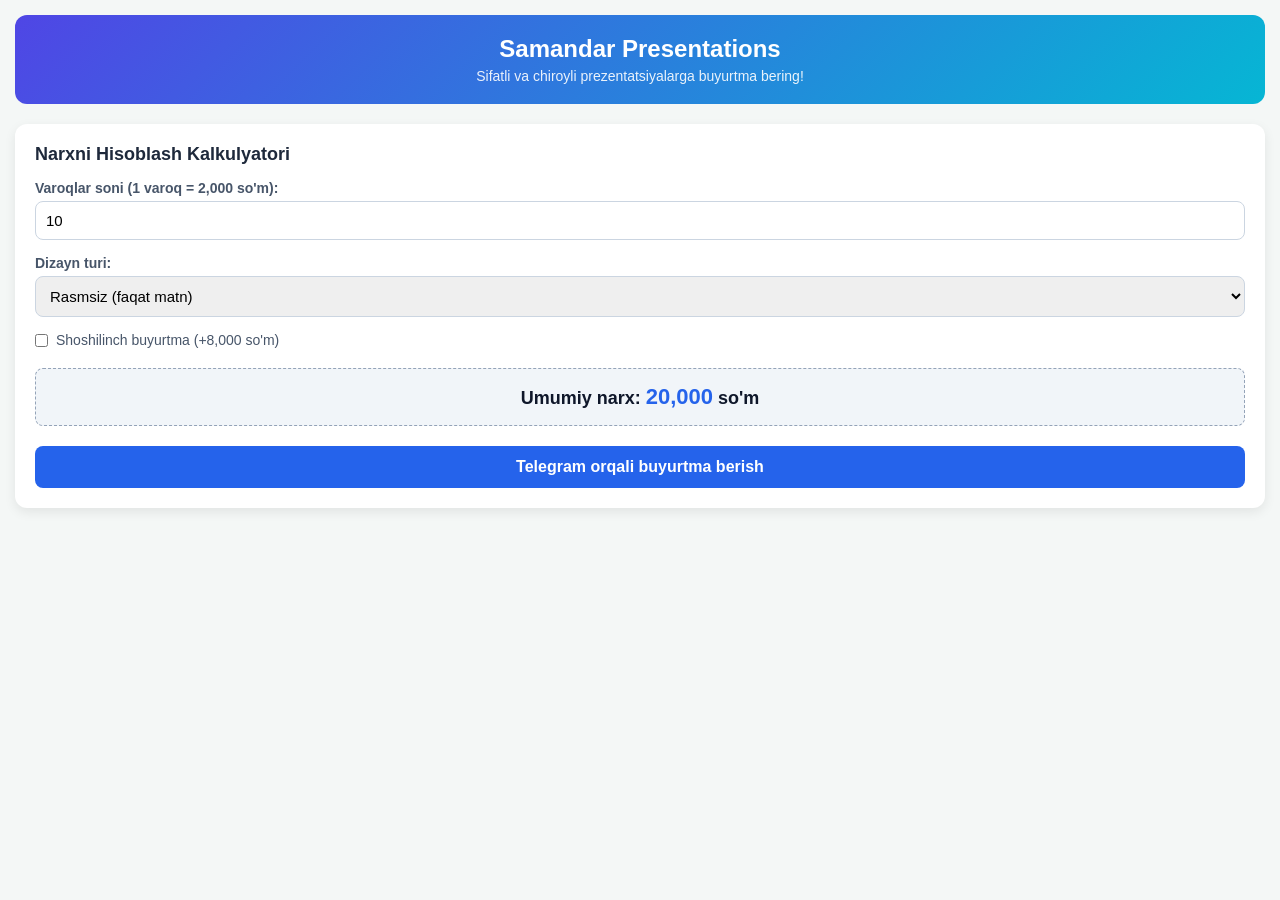
==== Samandar-presentations/index.html @ c46a5b94 "v1" ====
<!DOCTYPE html>
<html lang="uz">
<head>
  <meta charset="UTF-8">
  <meta name="viewport" content="width=device-width, initial-scale=1.0">
  <title>Samandar Presentations</title>
  <link rel="stylesheet" href="style.css">
</head>
<body>

  <header>
    <h1>Samandar Presentations</h1>
    <p>Sifatli va chiroyli prezentatsiyalarga buyurtma bering!</p>
  </header>

  <main class="container">
    <h2>Narxni Hisoblash Kalkulyatori</h2>

    <!-- Varoqlar soni -->
    <div class="form-group">
      <label for="slides">Varoqlar soni (1 varoq = 2,000 so'm):</label>
      <input type="number" id="slides" value="10" min="1" oninput="calculatePrice()">
    </div>

    <!-- Dizayn turi -->
    <div class="form-group">
      <label for="design">Dizayn turi:</label>
      <select id="design" onchange="calculatePrice()">
        <option value="0">Rasmsiz (faqat matn)</option>
        <option value="1000">Rasmli (+1,000 so'm/varoq)</option>
      </select>
    </div>

    <!-- Shoshilinch xizmat -->
    <div class="form-group checkbox-group">
      <label>
        <input type="checkbox" id="urgent" onchange="calculatePrice()"> Shoshilinch buyurtma (+8,000 so'm)
      </label>
    </div>

    <!-- Umumiy narx -->
    <div class="price-box">
      <h3>Umumiy narx: <span id="total-price">20,000</span> so'm</h3>
      <p id="max-note" style="color: #e11d48; font-size: 12px; margin-top: 5px; display: none;">
        *Maksimal narx 50,000 so'm qilib belgilandi!
      </p>
    </div>

    <!-- Buyurtma berish tugmasi -->
    <button class="btn" onclick="sendOrder()">Telegram orqali buyurtma berish</button>
  </main>

  <script src="script.js"></script>
</body>
</html>
---- Samandar-presentations/style.css ----
* {
  box-sizing: border-box;
  margin: 0;
  padding: 0;
  font-family: 'Segoe UI', Tahoma, Geneva, Verdana, sans-serif;
}

body {
  background-color: #f4f7f6;
  color: #333;
  padding: 15px;
}

header {
  text-align: center;
  padding: 20px 10px;
  background: linear-gradient(135deg, #4f46e5, #06b6d4);
  color: white;
  border-radius: 12px;
  margin-bottom: 20px;
}

header h1 {
  font-size: 24px;
  margin-bottom: 5px;
}

header p {
  font-size: 14px;
  opacity: 0.9;
}

.container {
  background: white;
  padding: 20px;
  border-radius: 12px;
  box-shadow: 0 4px 12px rgba(0,0,0,0.08);
}

.container h2 {
  font-size: 18px;
  margin-bottom: 15px;
  color: #1e293b;
}

.form-group {
  margin-bottom: 15px;
}

.form-group label {
  display: block;
  font-size: 14px;
  font-weight: 600;
  margin-bottom: 5px;
  color: #475569;
}

.form-group input[type="number"],
.form-group select {
  width: 100%;
  padding: 10px;
  font-size: 15px;
  border: 1px solid #cbd5e1;
  border-radius: 8px;
  outline: none;
}

.checkbox-group label {
  display: flex;
  align-items: center;
  gap: 8px;
  font-weight: normal;
  cursor: pointer;
}

.price-box {
  background: #f1f5f9;
  padding: 15px;
  border-radius: 8px;
  text-align: center;
  margin: 20px 0;
  border: 1px dashed #94a3b8;
}

.price-box h3 {
  color: #0f172a;
  font-size: 18px;
}

#total-price {
  color: #2563eb;
  font-size: 22px;
}

.btn {
  width: 100%;
  background: #2563eb;
  color: white;
  border: none;
  padding: 12px;
  font-size: 16px;
  font-weight: bold;
  border-radius: 8px;
  cursor: pointer;
  transition: 0.3s;
}

.btn:active {
  background: #1d4ed8;
}
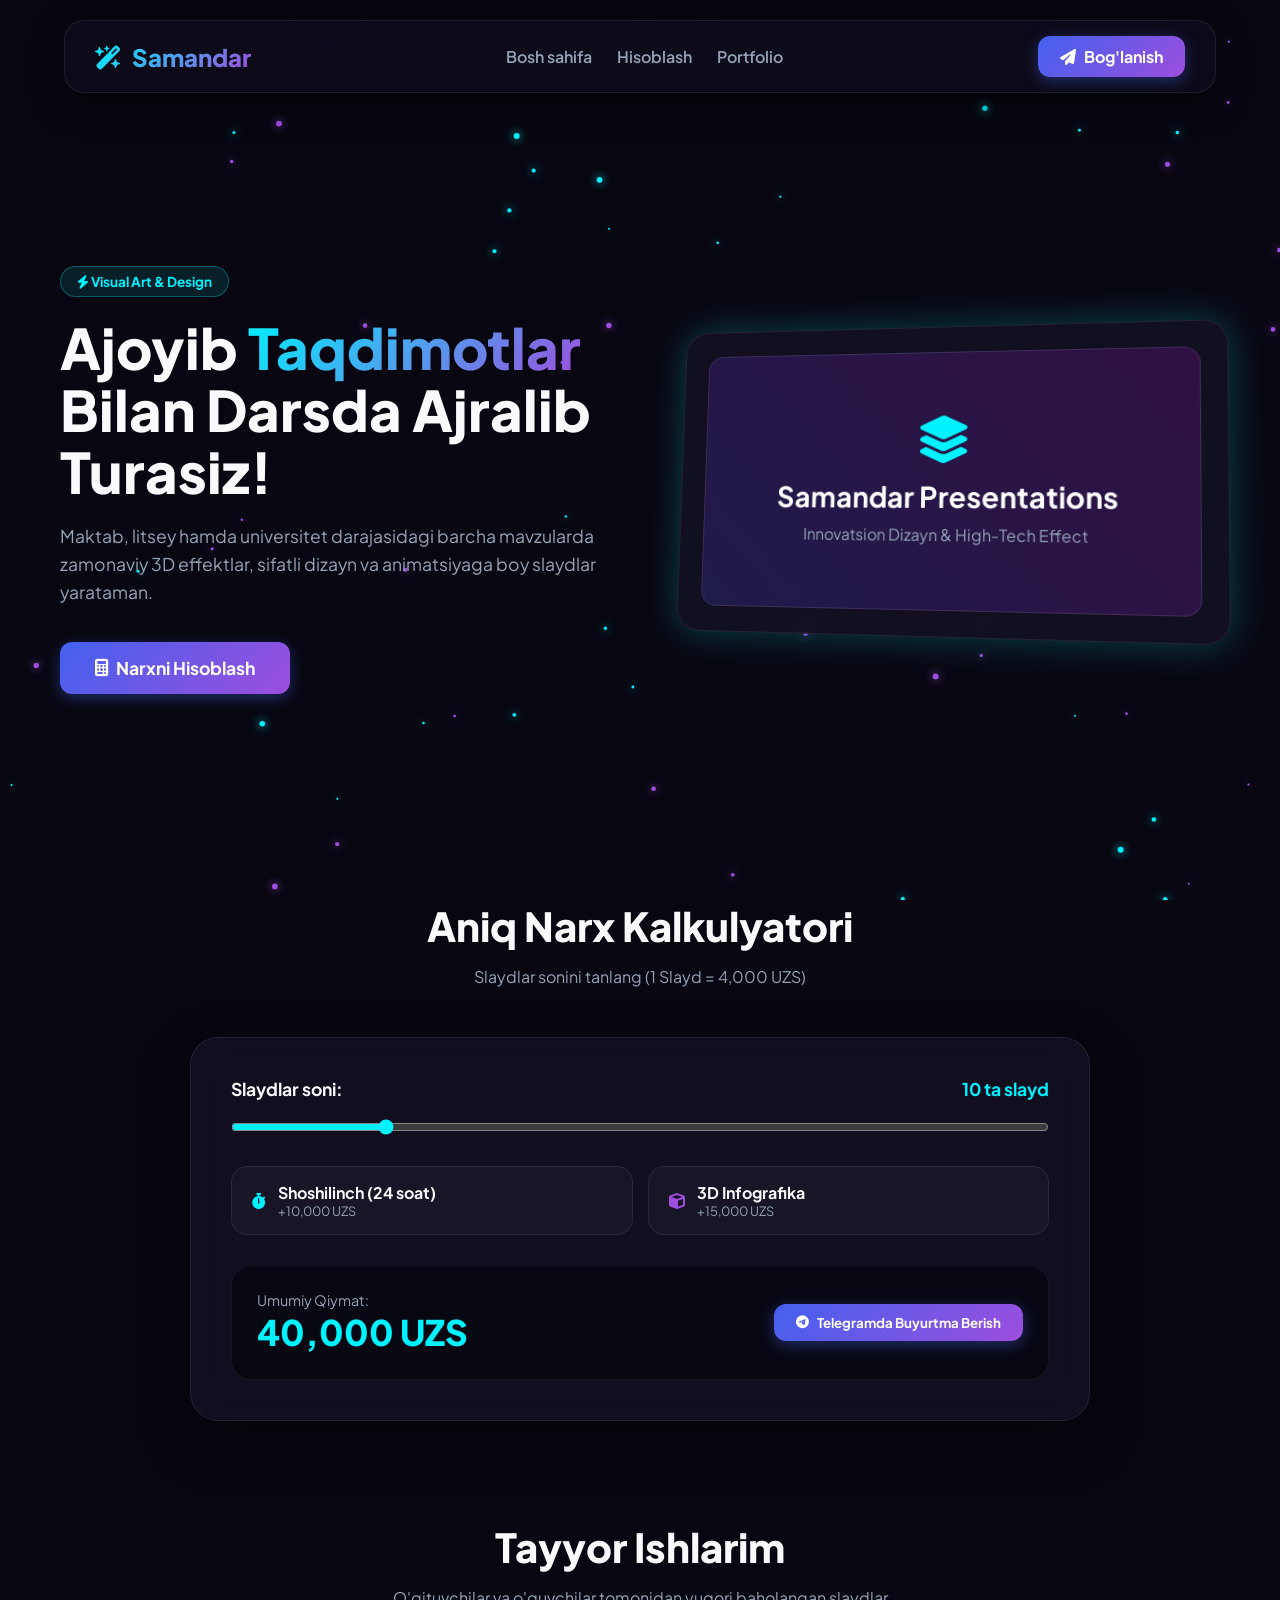
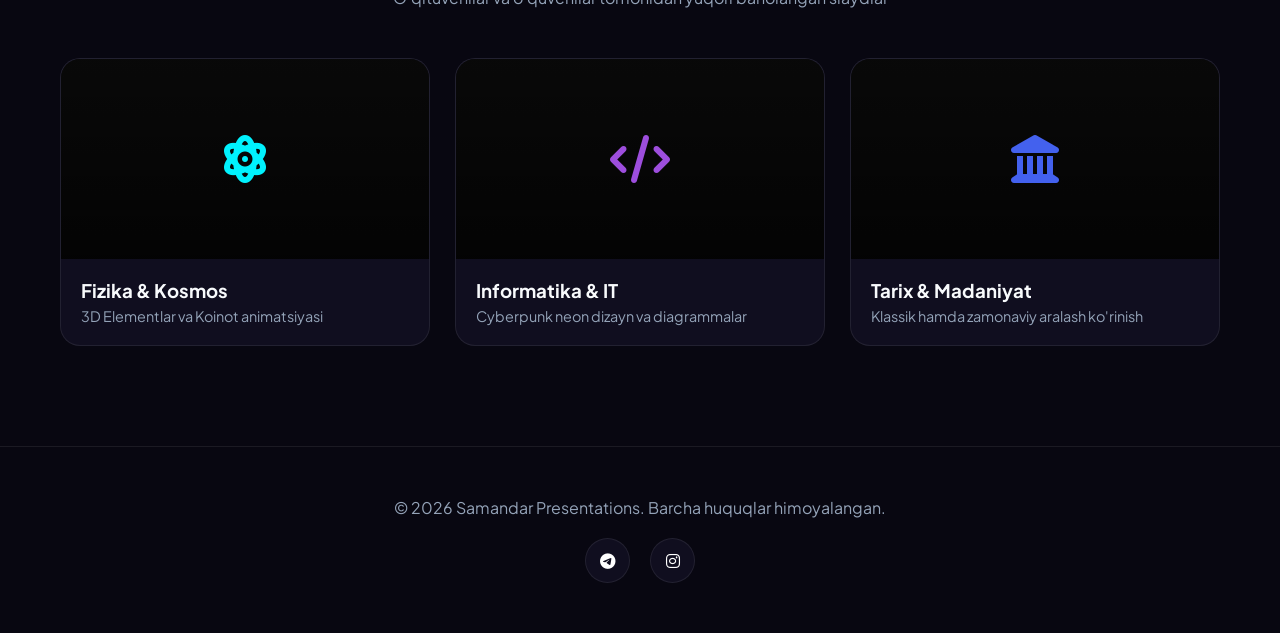
==== commit 2ba17776: "v2" ====
--- a/Samandar-presentations/index.html
+++ b/Samandar-presentations/index.html
@@ -1,55 +1,147 @@
 <!DOCTYPE html>
 <html lang="uz">
 <head>
-  <meta charset="UTF-8">
-  <meta name="viewport" content="width=device-width, initial-scale=1.0">
-  <title>Samandar Presentations</title>
-  <link rel="stylesheet" href="style.css">
+    <meta charset="UTF-8">
+    <meta name="viewport" content="width=device-width, initial-scale=1.0">
+    <title>Samandar Presentations | Premium Slaydlar</title>
+    <!-- Google Fonts & Font Awesome Icons -->
+    <link href="https://fonts.googleapis.com/css2?family=Plus+Jakarta+Sans:wght@300;400;600;700;800&display=swap" rel="stylesheet">
+    <link rel="stylesheet" href="https://cdnjs.cloudflare.com/ajax/libs/font-awesome/6.4.0/css/all.min.css">
+    <!-- CSS Faylimizni ulaymiz -->
+    <link rel="stylesheet" href="style.css">
 </head>
 <body>
 
-  <header>
-    <h1>Samandar Presentations</h1>
-    <p>Sifatli va chiroyli prezentatsiyalarga buyurtma bering!</p>
-  </header>
+    <!-- ANIMATED BACKGROUND CANVAS -->
+    <canvas id="bg-canvas"></canvas>
 
-  <main class="container">
-    <h2>Narxni Hisoblash Kalkulyatori</h2>
+    <!-- NAVIGATION BAR -->
+    <nav>
+        <div class="logo">
+            <i class="fa-solid fa-wand-magic-sparkles"></i> Samandar
+        </div>
+        <ul class="nav-links">
+            <li><a href="#hero">Bosh sahifa</a></li>
+            <li><a href="#calc">Hisoblash</a></li>
+            <li><a href="#portfolio">Portfolio</a></li>
+        </ul>
+        <a href="https://t.me/nobody_can_saw" target="_blank" class="btn-glow">
+            <i class="fa-paper-plane fa-solid"></i> Bog'lanish
+        </a>
+    </nav>
 
-    <!-- Varoqlar soni -->
-    <div class="form-group">
-      <label for="slides">Varoqlar soni (1 varoq = 2,000 so'm):</label>
-      <input type="number" id="slides" value="10" min="1" oninput="calculatePrice()">
-    </div>
+    <!-- HERO SECTION -->
+    <section class="hero" id="hero">
+        <div class="hero-text">
+            <span class="hero-badge"><i class="fa-solid fa-bolt"></i> Visual Art & Design</span>
+            <h1 class="hero-title">Ajoyib <span>Taqdimotlar</span> Bilan Darsda Ajralib Turasiz!</h1>
+            <p class="hero-desc">Maktab, litsey hamda universitet darajasidagi barcha mavzularda zamonaviy 3D effektlar, sifatli dizayn va animatsiyaga boy slaydlar yarataman.</p>
+            <a href="#calc" class="btn-glow" style="padding: 15px 35px; font-size: 1.1rem;">
+                <i class="fa-solid fa-calculator"></i> Narxni Hisoblash
+            </a>
+        </div>
+        <div class="hero-preview">
+            <div class="card-3d">
+                <div class="slide-mockup">
+                    <i class="fa-solid fa-layer-group" style="font-size: 3rem; color: var(--accent-cyan); margin-bottom: 15px;"></i>
+                    <h3>Samandar Presentations</h3>
+                    <p style="color: var(--text-muted);">Innovatsion Dizayn & High-Tech Effect</p>
+                </div>
+            </div>
+        </div>
+    </section>
 
-    <!-- Dizayn turi -->
-    <div class="form-group">
-      <label for="design">Dizayn turi:</label>
-      <select id="design" onchange="calculatePrice()">
-        <option value="0">Rasmsiz (faqat matn)</option>
-        <option value="1000">Rasmli (+1,000 so'm/varoq)</option>
-      </select>
-    </div>
+    <!-- KALKULYATOR SECTION -->
+    <section id="calc">
+        <h2 class="section-title">Aniq Narx Kalkulyatori</h2>
+        <p class="section-subtitle">Slaydlar sonini tanlang (1 Slayd = 4,000 UZS)</p>
 
-    <!-- Shoshilinch xizmat -->
-    <div class="form-group checkbox-group">
-      <label>
-        <input type="checkbox" id="urgent" onchange="calculatePrice()"> Shoshilinch buyurtma (+8,000 so'm)
-      </label>
-    </div>
+        <div class="calc-container">
+            <div class="calc-group">
+                <div class="calc-label">
+                    <span>Slaydlar soni:</span>
+                    <span id="slide-count-val" style="color: var(--accent-cyan);">10 ta slayd</span>
+                </div>
+                <input type="range" min="1" max="50" value="10" class="calc-slider" id="slide-range">
+            </div>
 
-    <!-- Umumiy narx -->
-    <div class="price-box">
-      <h3>Umumiy narx: <span id="total-price">20,000</span> so'm</h3>
-      <p id="max-note" style="color: #e11d48; font-size: 12px; margin-top: 5px; display: none;">
-        *Maksimal narx 50,000 so'm qilib belgilandi!
-      </p>
-    </div>
+            <div class="calc-options">
+                <div class="option-card" id="opt-fast" onclick="toggleOption('fast')">
+                    <i class="fa-solid fa-stopwatch" style="color: var(--accent-cyan);"></i>
+                    <div>
+                        <div style="font-weight: 700;">Shoshilinch (24 soat)</div>
+                        <div style="font-size: 0.8rem; color: var(--text-muted);">+10,000 UZS</div>
+                    </div>
+                </div>
+                <div class="option-card" id="opt-3d" onclick="toggleOption('3d')">
+                    <i class="fa-solid fa-cube" style="color: var(--accent-purple);"></i>
+                    <div>
+                        <div style="font-weight: 700;">3D Infografika</div>
+                        <div style="font-size: 0.8rem; color: var(--text-muted);">+15,000 UZS</div>
+                    </div>
+                </div>
+            </div>
 
-    <!-- Buyurtma berish tugmasi -->
-    <button class="btn" onclick="sendOrder()">Telegram orqali buyurtma berish</button>
-  </main>
+            <div class="calc-result">
+                <div>
+                    <div style="color: var(--text-muted); font-size: 0.9rem;">Umumiy Qiymat:</div>
+                    <div class="price-display" id="total-price">40,000 UZS</div>
+                </div>
+                <button class="btn-glow" onclick="sendOrderTelegram()">
+                    <i class="fa-brands fa-telegram"></i> Telegramda Buyurtma Berish
+                </button>
+            </div>
+        </div>
+    </section>
 
-  <script src="script.js"></script>
+    <!-- PORTFOLIO SECTION -->
+    <section class="portfolio-section" id="portfolio">
+        <h2 class="section-title">Tayyor Ishlarim</h2>
+        <p class="section-subtitle">O'qituvchilar va o'quvchilar tomonidan yuqori baholangan slaydlar</p>
+
+        <div class="portfolio-grid">
+            <div class="portfolio-card">
+                <div class="portfolio-img" style="background-image: linear-gradient(rgba(0,0,0,0.5), rgba(0,0,0,0.8)), url('https://images.unsplash.com/photo-1618005182384-a83a8bd57fbe?auto=format&fit=crop&w=600&q=80');">
+                    <i class="fa-solid fa-atom" style="color: var(--accent-cyan);"></i>
+                </div>
+                <div class="portfolio-info">
+                    <h3>Fizika & Kosmos</h3>
+                    <p style="color: var(--text-muted); font-size: 0.9rem; margin-top: 5px;">3D Elementlar va Koinot animatsiyasi</p>
+                </div>
+            </div>
+
+            <div class="portfolio-card">
+                <div class="portfolio-img" style="background-image: linear-gradient(rgba(0,0,0,0.5), rgba(0,0,0,0.8)), url('https://images.unsplash.com/photo-1526374965328-7f61d4dc18c5?auto=format&fit=crop&w=600&q=80');">
+                    <i class="fa-solid fa-code" style="color: var(--accent-purple);"></i>
+                </div>
+                <div class="portfolio-info">
+                    <h3>Informatika & IT</h3>
+                    <p style="color: var(--text-muted); font-size: 0.9rem; margin-top: 5px;">Cyberpunk neon dizayn va diagrammalar</p>
+                </div>
+            </div>
+
+            <div class="portfolio-card">
+                <div class="portfolio-img" style="background-image: linear-gradient(rgba(0,0,0,0.5), rgba(0,0,0,0.8)), url('https://images.unsplash.com/photo-1461360370896-922624d12aa1?auto=format&fit=crop&w=600&q=80');">
+                    <i class="fa-solid fa-landmark" style="color: var(--accent-blue);"></i>
+                </div>
+                <div class="portfolio-info">
+                    <h3>Tarix & Madaniyat</h3>
+                    <p style="color: var(--text-muted); font-size: 0.9rem; margin-top: 5px;">Klassik hamda zamonaviy aralash ko'rinish</p>
+                </div>
+            </div>
+        </div>
+    </section>
+
+    <!-- FOOTER -->
+    <footer>
+        <p>&copy; 2026 Samandar Presentations. Barcha huquqlar himoyalangan.</p>
+        <div class="social-links">
+            <a href="https://t.me/nobody_can_saw" target="_blank" class="social-btn"><i class="fa-brands fa-telegram"></i></a>
+            <a href="https://instagram.com" target="_blank" class="social-btn"><i class="fa-brands fa-instagram"></i></a>
+        </div>
+    </footer>
+
+    <!-- JS Faylimizni ulaymiz -->
+    <script src="script.js"></script>
 </body>
-</html>
+</html>
--- a/Samandar-presentations/style.css
+++ b/Samandar-presentations/style.css
@@ -1,110 +1,378 @@
+/* --- RESET & BASE STYLES --- */
+:root {
+  --bg-dark: #080711;
+  --card-bg: rgba(22, 20, 42, 0.6);
+  --card-border: rgba(255, 255, 255, 0.08);
+  --accent-cyan: #00f2fe;
+  --accent-purple: #9d4edd;
+  --accent-blue: #4361ee;
+  --text-main: #f8fafc;
+  --text-muted: #94a3b8;
+  --glow-shadow: 0 0 35px rgba(0, 242, 254, 0.25);
+}
+
 * {
-  box-sizing: border-box;
   margin: 0;
   padding: 0;
-  font-family: 'Segoe UI', Tahoma, Geneva, Verdana, sans-serif;
+  box-sizing: border-box;
+  font-family: 'Plus Jakarta Sans', sans-serif;
+  scroll-behavior: smooth;
 }
 
 body {
-  background-color: #f4f7f6;
-  color: #333;
-  padding: 15px;
-}
-
-header {
+  background-color: var(--bg-dark);
+  color: var(--text-main);
+  overflow-x: hidden;
+  position: relative;
+}
+
+/* --- BACKGROUND CANVAS ANIMATION --- */
+#bg-canvas {
+  position: fixed;
+  top: 0;
+  left: 0;
+  width: 100vw;
+  height: 100vh;
+  z-index: -1;
+  pointer-events: none;
+}
+
+/* --- NAVIGATION --- */
+nav {
+  position: fixed;
+  top: 20px;
+  left: 50%;
+  transform: translateX(-50%);
+  width: 90%;
+  max-width: 1200px;
+  background: rgba(15, 13, 29, 0.75);
+  backdrop-filter: blur(16px);
+  border: 1px solid var(--card-border);
+  border-radius: 20px;
+  padding: 15px 30px;
+  display: flex;
+  justify-content: space-between;
+  align-items: center;
+  z-index: 1000;
+  box-shadow: 0 10px 30px rgba(0,0,0,0.5);
+}
+
+.logo {
+  font-size: 1.5rem;
+  font-weight: 800;
+  background: linear-gradient(135deg, var(--accent-cyan), var(--accent-purple));
+  -webkit-background-clip: text;
+  -webkit-text-fill-color: transparent;
+  display: flex;
+  align-items: center;
+  gap: 10px;
+}
+
+.nav-links {
+  display: flex;
+  gap: 25px;
+  list-style: none;
+}
+
+.nav-links a {
+  color: var(--text-muted);
+  text-decoration: none;
+  font-weight: 600;
+  transition: all 0.3s ease;
+}
+
+.nav-links a:hover {
+  color: var(--accent-cyan);
+  text-shadow: 0 0 10px var(--accent-cyan);
+}
+
+.btn-glow {
+  background: linear-gradient(135deg, var(--accent-blue), var(--accent-purple));
+  color: #fff;
+  padding: 10px 22px;
+  border-radius: 12px;
+  text-decoration: none;
+  font-weight: 700;
+  border: none;
+  cursor: pointer;
+  box-shadow: 0 4px 15px rgba(67, 97, 238, 0.4);
+  transition: all 0.3s ease;
+  display: inline-flex;
+  align-items: center;
+  gap: 8px;
+}
+
+.btn-glow:hover {
+  transform: translateY(-3px);
+  box-shadow: 0 8px 25px rgba(157, 78, 221, 0.6);
+}
+
+/* --- HERO SECTION --- */
+.hero {
+  min-height: 100vh;
+  padding: 140px 20px 80px;
+  display: flex;
+  align-items: center;
+  justify-content: center;
+  max-width: 1200px;
+  margin: 0 auto;
+  gap: 50px;
+}
+
+.hero-text {
+  flex: 1;
+}
+
+.hero-badge {
+  background: rgba(0, 242, 254, 0.1);
+  color: var(--accent-cyan);
+  border: 1px solid rgba(0, 242, 254, 0.3);
+  padding: 6px 16px;
+  border-radius: 50px;
+  font-size: 0.85rem;
+  font-weight: 700;
+  display: inline-block;
+  margin-bottom: 20px;
+}
+
+.hero-title {
+  font-size: 3.5rem;
+  font-weight: 800;
+  line-height: 1.1;
+  margin-bottom: 20px;
+}
+
+.hero-title span {
+  background: linear-gradient(135deg, var(--accent-cyan), var(--accent-purple));
+  -webkit-background-clip: text;
+  -webkit-text-fill-color: transparent;
+}
+
+.hero-desc {
+  color: var(--text-muted);
+  font-size: 1.1rem;
+  line-height: 1.6;
+  margin-bottom: 35px;
+}
+
+.hero-preview {
+  flex: 1;
+  position: relative;
+  perspective: 1000px;
+}
+
+.card-3d {
+  background: var(--card-bg);
+  border: 1px solid var(--card-border);
+  border-radius: 24px;
+  padding: 25px;
+  backdrop-filter: blur(12px);
+  transform: rotateY(-10deg) rotateX(5deg);
+  transition: all 0.5s ease;
+  box-shadow: var(--glow-shadow);
+}
+
+.card-3d:hover {
+  transform: rotateY(0deg) rotateX(0deg) scale(1.02);
+}
+
+.slide-mockup {
+  width: 100%;
+  height: 260px;
+  background: linear-gradient(45deg, #1e1b4b, #311042);
+  border-radius: 16px;
+  display: flex;
+  flex-direction: column;
+  justify-content: center;
+  align-items: center;
   text-align: center;
-  padding: 20px 10px;
-  background: linear-gradient(135deg, #4f46e5, #06b6d4);
-  color: white;
-  border-radius: 12px;
-  margin-bottom: 20px;
-}
-
-header h1 {
-  font-size: 24px;
-  margin-bottom: 5px;
-}
-
-header p {
-  font-size: 14px;
-  opacity: 0.9;
-}
-
-.container {
-  background: white;
   padding: 20px;
-  border-radius: 12px;
-  box-shadow: 0 4px 12px rgba(0,0,0,0.08);
-}
-
-.container h2 {
-  font-size: 18px;
+  position: relative;
+  overflow: hidden;
+  border: 1px solid rgba(255,255,255,0.1);
+}
+
+.slide-mockup h3 {
+  font-size: 1.8rem;
+  margin-bottom: 10px;
+  color: #fff;
+}
+
+/* --- CALCULATOR SECTION --- */
+.section-title {
+  text-align: center;
+  font-size: 2.5rem;
+  font-weight: 800;
   margin-bottom: 15px;
-  color: #1e293b;
-}
-
-.form-group {
+}
+
+.section-subtitle {
+  text-align: center;
+  color: var(--text-muted);
+  margin-bottom: 50px;
+}
+
+.calc-container {
+  max-width: 900px;
+  margin: 0 auto 100px;
+  background: var(--card-bg);
+  border: 1px solid var(--card-border);
+  border-radius: 28px;
+  padding: 40px;
+  backdrop-filter: blur(16px);
+  box-shadow: 0 20px 50px rgba(0,0,0,0.4);
+}
+
+.calc-group {
+  margin-bottom: 30px;
+}
+
+.calc-label {
+  display: flex;
+  justify-content: space-between;
+  font-size: 1.1rem;
+  font-weight: 700;
   margin-bottom: 15px;
 }
 
-.form-group label {
-  display: block;
-  font-size: 14px;
-  font-weight: 600;
-  margin-bottom: 5px;
-  color: #475569;
-}
-
-.form-group input[type="number"],
-.form-group select {
+.calc-slider {
   width: 100%;
-  padding: 10px;
-  font-size: 15px;
-  border: 1px solid #cbd5e1;
-  border-radius: 8px;
+  height: 10px;
+  border-radius: 5px;
+  background: rgba(255, 255, 255, 0.1);
   outline: none;
-}
-
-.checkbox-group label {
-  display: flex;
-  align-items: center;
-  gap: 8px;
-  font-weight: normal;
+  accent-color: var(--accent-cyan);
   cursor: pointer;
 }
 
-.price-box {
-  background: #f1f5f9;
-  padding: 15px;
-  border-radius: 8px;
+.calc-options {
+  display: grid;
+  grid-template-columns: repeat(auto-fit, minmax(200px, 1fr));
+  gap: 15px;
+  margin-bottom: 30px;
+}
+
+.option-card {
+  background: rgba(255, 255, 255, 0.03);
+  border: 1px solid var(--card-border);
+  padding: 15px 20px;
+  border-radius: 16px;
+  cursor: pointer;
+  transition: all 0.3s ease;
+  display: flex;
+  align-items: center;
+  gap: 12px;
+}
+
+.option-card.active {
+  border-color: var(--accent-cyan);
+  background: rgba(0, 242, 254, 0.08);
+}
+
+.calc-result {
+  background: rgba(0, 0, 0, 0.4);
+  padding: 25px;
+  border-radius: 20px;
+  display: flex;
+  justify-content: space-between;
+  align-items: center;
+  border: 1px solid rgba(255,255,255,0.05);
+}
+
+.price-display {
+  font-size: 2.2rem;
+  font-weight: 800;
+  color: var(--accent-cyan);
+}
+
+/* --- PORTFOLIO SECTION --- */
+.portfolio-section {
+  max-width: 1200px;
+  margin: 0 auto 100px;
+  padding: 0 20px;
+}
+
+.portfolio-grid {
+  display: grid;
+  grid-template-columns: repeat(auto-fit, minmax(320px, 1fr));
+  gap: 25px;
+}
+
+.portfolio-card {
+  background: var(--card-bg);
+  border: 1px solid var(--card-border);
+  border-radius: 20px;
+  overflow: hidden;
+  transition: all 0.4s ease;
+}
+
+.portfolio-card:hover {
+  transform: translateY(-10px);
+  border-color: var(--accent-purple);
+  box-shadow: 0 15px 35px rgba(157, 78, 221, 0.25);
+}
+
+.portfolio-img {
+  width: 100%;
+  height: 200px;
+  background: #111;
+  display: flex;
+  align-items: center;
+  justify-content: center;
+  font-size: 3rem;
+  color: var(--text-muted);
+  background-size: cover;
+  background-position: center;
+}
+
+.portfolio-info {
+  padding: 20px;
+}
+
+/* --- FOOTER --- */
+footer {
+  border-top: 1px solid var(--card-border);
+  padding: 50px 20px;
   text-align: center;
-  margin: 20px 0;
-  border: 1px dashed #94a3b8;
-}
-
-.price-box h3 {
-  color: #0f172a;
-  font-size: 18px;
-}
-
-#total-price {
-  color: #2563eb;
-  font-size: 22px;
-}
-
-.btn {
-  width: 100%;
-  background: #2563eb;
-  color: white;
-  border: none;
-  padding: 12px;
-  font-size: 16px;
-  font-weight: bold;
-  border-radius: 8px;
-  cursor: pointer;
-  transition: 0.3s;
-}
-
-.btn:active {
-  background: #1d4ed8;
-}
+  color: var(--text-muted);
+}
+
+.social-links {
+  display: flex;
+  justify-content: center;
+  gap: 20px;
+  margin-top: 20px;
+}
+
+.social-btn {
+  width: 45px;
+  height: 45px;
+  border-radius: 50%;
+  background: var(--card-bg);
+  border: 1px solid var(--card-border);
+  color: #fff;
+  display: flex;
+  align-items: center;
+  justify-content: center;
+  text-decoration: none;
+  transition: all 0.3s ease;
+}
+
+.social-btn:hover {
+  color: var(--accent-cyan);
+  border-color: var(--accent-cyan);
+  transform: scale(1.1);
+}
+
+@media (max-width: 768px) {
+  .hero {
+      flex-direction: column;
+      text-align: center;
+  }
+  .hero-title {
+      font-size: 2.5rem;
+  }
+  .nav-links {
+      display: none;
+  }
+}
